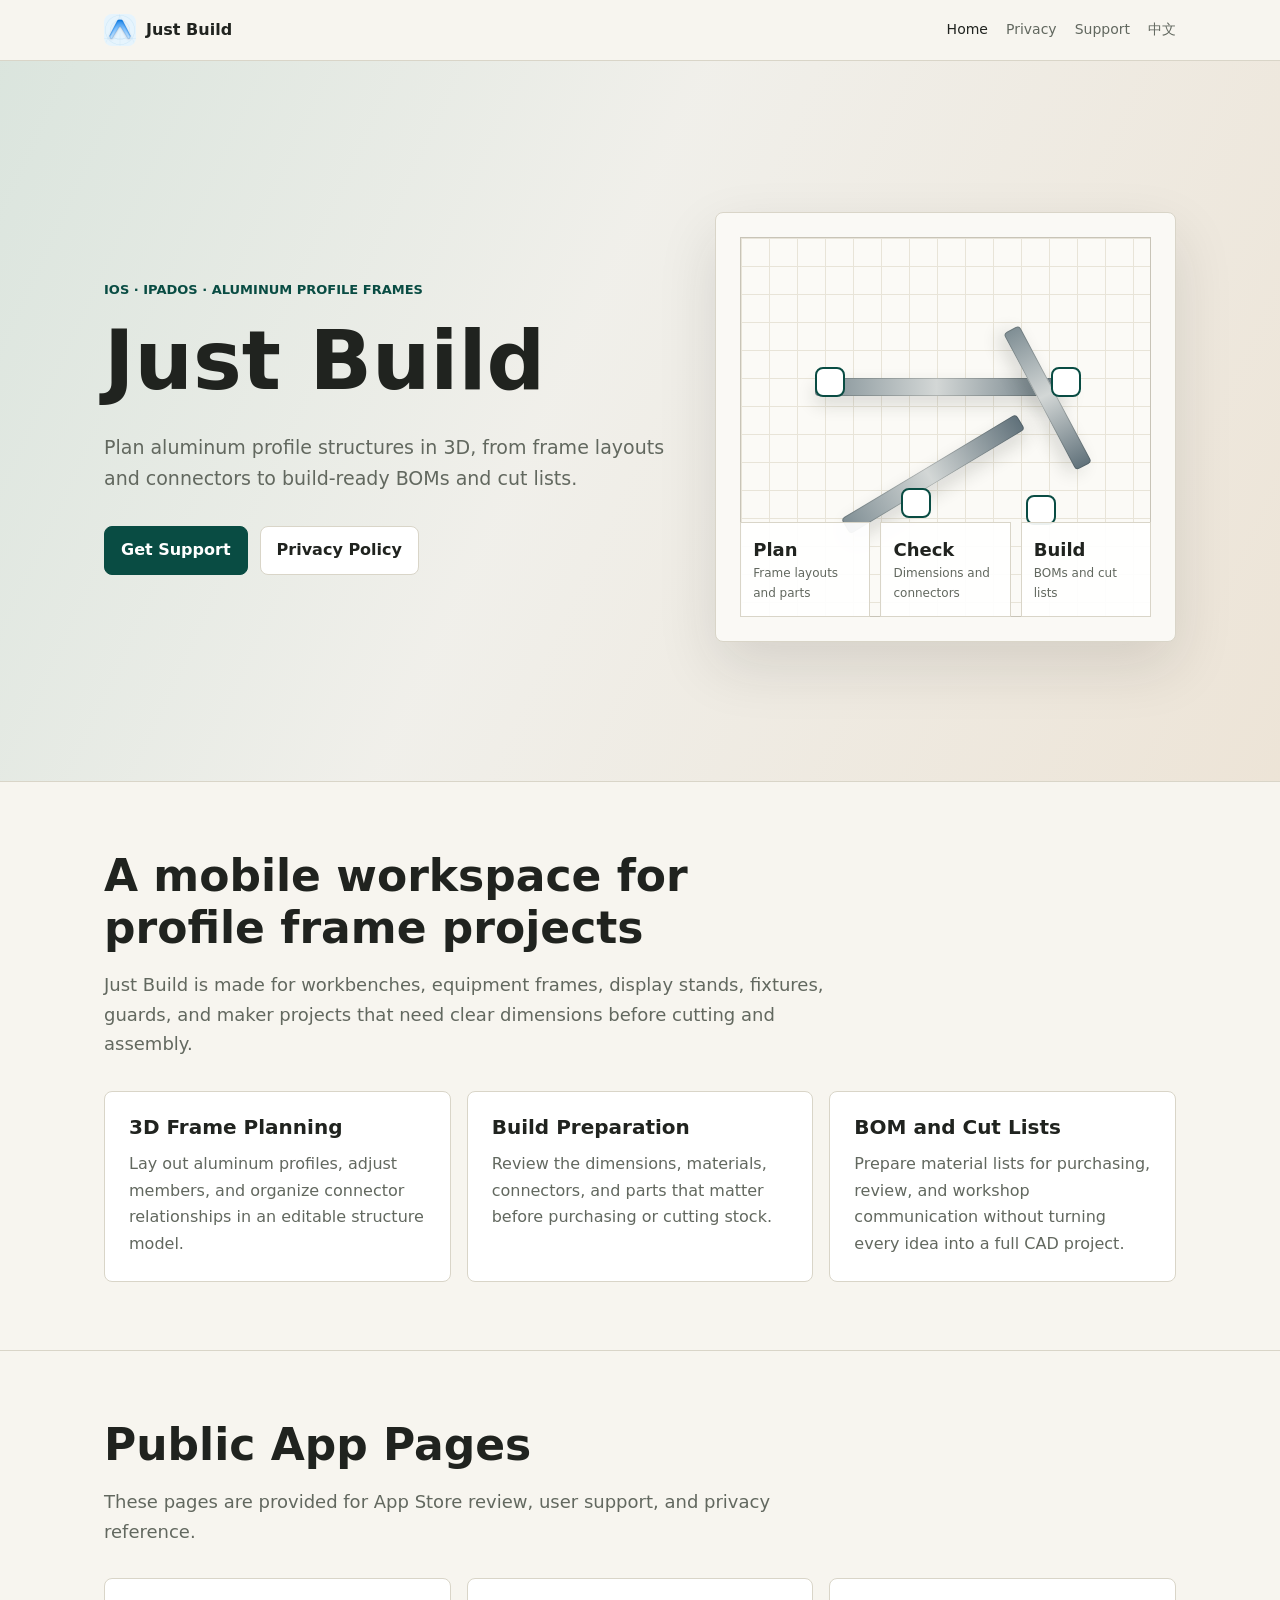
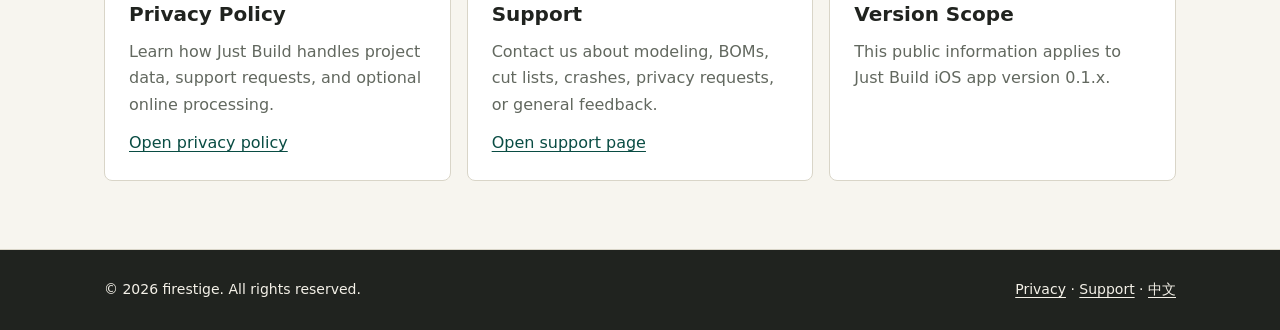
==== en/index.html @ f1c327c7 "feat(pages): add English app pages - Add English home, privacy, and support pages under /en - Add la" ====
<!doctype html>
<html lang="en">
  <head>
    <meta charset="utf-8">
    <meta name="viewport" content="width=device-width, initial-scale=1">
    <title>Just Build | 3D Frame Planner</title>
    <meta name="description" content="Just Build helps you plan aluminum profile structures in 3D, from frame layouts and connectors to build-ready BOMs and cut lists.">
    <link rel="icon" href="../assets/favicon.png">
    <link rel="apple-touch-icon" href="../assets/icon.png">
    <link rel="alternate" hreflang="zh-CN" href="https://firestige.github.io/just-build/">
    <link rel="alternate" hreflang="en" href="https://firestige.github.io/just-build/en/">
    <link rel="stylesheet" href="../styles.css">
  </head>
  <body>
    <header class="site-header">
      <nav class="nav" aria-label="Main navigation">
        <a class="brand" href="index.html" aria-current="page">
          <img src="../assets/icon.png" alt="Just Build app icon">
          <span>Just Build</span>
        </a>
        <div class="nav-links">
          <a href="index.html" aria-current="page">Home</a>
          <a href="privacy.html">Privacy</a>
          <a href="support.html">Support</a>
          <a href="../index.html">中文</a>
        </div>
      </nav>
    </header>

    <main>
      <section class="hero">
        <div class="hero-inner">
          <div>
            <p class="eyebrow">iOS · iPadOS · Aluminum Profile Frames</p>
            <h1>Just Build</h1>
            <p class="lead">Plan aluminum profile structures in 3D, from frame layouts and connectors to build-ready BOMs and cut lists.</p>
            <div class="hero-actions">
              <a class="button" href="support.html">Get Support</a>
              <a class="button secondary" href="privacy.html">Privacy Policy</a>
            </div>
          </div>
          <div class="product-panel" aria-label="Just Build frame planning workspace illustration">
            <div class="workspace-visual">
              <span class="member one"></span>
              <span class="member two"></span>
              <span class="member three"></span>
              <span class="node a"></span>
              <span class="node b"></span>
              <span class="node c"></span>
              <span class="node d"></span>
            </div>
            <div class="metric-strip" aria-label="Core workflow">
              <div class="metric"><strong>Plan</strong><span>Frame layouts and parts</span></div>
              <div class="metric"><strong>Check</strong><span>Dimensions and connectors</span></div>
              <div class="metric"><strong>Build</strong><span>BOMs and cut lists</span></div>
            </div>
          </div>
        </div>
      </section>

      <section class="section">
        <div class="section-inner">
          <div class="section-heading">
            <h2>A mobile workspace for profile frame projects</h2>
            <p>Just Build is made for workbenches, equipment frames, display stands, fixtures, guards, and maker projects that need clear dimensions before cutting and assembly.</p>
          </div>
          <div class="feature-grid">
            <article class="tile">
              <h3>3D Frame Planning</h3>
              <p>Lay out aluminum profiles, adjust members, and organize connector relationships in an editable structure model.</p>
            </article>
            <article class="tile">
              <h3>Build Preparation</h3>
              <p>Review the dimensions, materials, connectors, and parts that matter before purchasing or cutting stock.</p>
            </article>
            <article class="tile">
              <h3>BOM and Cut Lists</h3>
              <p>Prepare material lists for purchasing, review, and workshop communication without turning every idea into a full CAD project.</p>
            </article>
          </div>
        </div>
      </section>

      <section class="section">
        <div class="section-inner">
          <div class="section-heading">
            <h2>Public App Pages</h2>
            <p>These pages are provided for App Store review, user support, and privacy reference.</p>
          </div>
          <div class="support-grid">
            <article class="tile">
              <h3>Privacy Policy</h3>
              <p>Learn how Just Build handles project data, support requests, and optional online processing.</p>
              <p><a href="privacy.html">Open privacy policy</a></p>
            </article>
            <article class="tile">
              <h3>Support</h3>
              <p>Contact us about modeling, BOMs, cut lists, crashes, privacy requests, or general feedback.</p>
              <p><a href="support.html">Open support page</a></p>
            </article>
            <article class="tile">
              <h3>Version Scope</h3>
              <p>This public information applies to Just Build iOS app version 0.1.x.</p>
            </article>
          </div>
        </div>
      </section>
    </main>

    <footer class="footer">
      <div class="footer-inner">
        <span>© 2026 firestige. All rights reserved.</span>
        <span><a href="privacy.html">Privacy</a> · <a href="support.html">Support</a> · <a href="../index.html">中文</a></span>
      </div>
    </footer>
  </body>
</html>
---- styles.css ----
:root {
  color-scheme: light;
  --bg: #f7f5ef;
  --surface: #ffffff;
  --surface-soft: #f0eee7;
  --text: #20231f;
  --muted: #62685f;
  --line: #d9d5c8;
  --accent: #0d6f5f;
  --accent-strong: #094c43;
  --steel: #4e6675;
  --warning: #9a5a12;
  font-family: Inter, ui-sans-serif, system-ui, -apple-system, BlinkMacSystemFont, "Segoe UI", sans-serif;
}

* {
  box-sizing: border-box;
}

html {
  min-width: 320px;
  scroll-behavior: smooth;
}

body {
  margin: 0;
  background: var(--bg);
  color: var(--text);
  line-height: 1.65;
}

a {
  color: var(--accent-strong);
  text-decoration-thickness: 1px;
  text-underline-offset: 3px;
}

a:hover {
  color: var(--accent);
}

.site-header {
  position: sticky;
  top: 0;
  z-index: 10;
  border-bottom: 1px solid var(--line);
  background: rgba(247, 245, 239, 0.92);
  backdrop-filter: blur(16px);
}

.nav {
  display: flex;
  align-items: center;
  justify-content: space-between;
  gap: 24px;
  max-width: 1120px;
  margin: 0 auto;
  padding: 14px 24px;
}

.brand {
  display: inline-flex;
  align-items: center;
  gap: 10px;
  color: var(--text);
  font-weight: 700;
  text-decoration: none;
}

.brand img {
  width: 32px;
  height: 32px;
  border-radius: 8px;
}

.nav-links {
  display: flex;
  align-items: center;
  gap: 18px;
  font-size: 14px;
}

.nav-links a {
  color: var(--muted);
  text-decoration: none;
}

.nav-links a[aria-current="page"],
.nav-links a:hover {
  color: var(--text);
}

.hero {
  border-bottom: 1px solid var(--line);
  background:
    linear-gradient(115deg, rgba(13, 111, 95, 0.12), rgba(78, 102, 117, 0.04) 44%, rgba(154, 90, 18, 0.11)),
    var(--bg);
}

.hero-inner {
  display: grid;
  grid-template-columns: minmax(0, 1.1fr) minmax(280px, 0.9fr);
  gap: 48px;
  align-items: center;
  max-width: 1120px;
  min-height: min(720px, calc(100vh - 61px));
  margin: 0 auto;
  padding: 76px 24px 64px;
}

.eyebrow {
  margin: 0 0 12px;
  color: var(--accent-strong);
  font-size: 13px;
  font-weight: 700;
  letter-spacing: 0;
  text-transform: uppercase;
}

h1,
h2,
h3 {
  margin: 0;
  line-height: 1.18;
  letter-spacing: 0;
}

h1 {
  max-width: 680px;
  font-size: clamp(42px, 7vw, 82px);
}

h2 {
  font-size: clamp(28px, 4vw, 44px);
}

h3 {
  font-size: 20px;
}

.lead {
  max-width: 680px;
  margin: 22px 0 0;
  color: var(--muted);
  font-size: 19px;
}

.hero-actions {
  display: flex;
  flex-wrap: wrap;
  gap: 12px;
  margin-top: 32px;
}

.button {
  display: inline-flex;
  align-items: center;
  justify-content: center;
  min-height: 44px;
  padding: 10px 16px;
  border: 1px solid var(--accent-strong);
  border-radius: 8px;
  background: var(--accent-strong);
  color: #ffffff;
  font-weight: 700;
  text-decoration: none;
}

.button.secondary {
  border-color: var(--line);
  background: var(--surface);
  color: var(--text);
}

.product-panel {
  position: relative;
  min-height: 430px;
  overflow: hidden;
  border: 1px solid var(--line);
  border-radius: 8px;
  background: #faf9f5;
  box-shadow: 0 24px 60px rgba(32, 35, 31, 0.12);
}

.workspace-visual {
  position: absolute;
  inset: 24px;
  border: 1px solid #c8c4b7;
  background:
    linear-gradient(#e8e4d8 1px, transparent 1px),
    linear-gradient(90deg, #e8e4d8 1px, transparent 1px),
    #fbfaf6;
  background-size: 28px 28px;
}

.member {
  position: absolute;
  height: 18px;
  border-radius: 4px;
  background: linear-gradient(90deg, #7f8e94, #d3d7d6 48%, #60717a);
  box-shadow: inset 0 0 0 1px rgba(32, 35, 31, 0.2), 0 8px 18px rgba(32, 35, 31, 0.16);
  transform-origin: center;
}

.member.one {
  left: 18%;
  top: 37%;
  width: 62%;
}

.member.two {
  left: 22%;
  top: 60%;
  width: 50%;
  transform: rotate(-31deg);
}

.member.three {
  left: 56%;
  top: 40%;
  width: 38%;
  transform: rotate(62deg);
}

.node {
  position: absolute;
  width: 30px;
  height: 30px;
  border: 2px solid var(--accent-strong);
  border-radius: 8px;
  background: #ffffff;
}

.node.a { left: 18%; top: 34%; }
.node.b { right: 17%; top: 34%; }
.node.c { left: 39%; bottom: 26%; }
.node.d { right: 23%; bottom: 24%; }

.metric-strip {
  position: absolute;
  right: 24px;
  bottom: 24px;
  left: 24px;
  display: grid;
  grid-template-columns: repeat(3, 1fr);
  gap: 10px;
}

.metric {
  min-height: 74px;
  padding: 12px;
  border: 1px solid var(--line);
  background: rgba(255, 255, 255, 0.92);
}

.metric strong {
  display: block;
  font-size: 18px;
}

.metric span {
  display: block;
  color: var(--muted);
  font-size: 12px;
}

.section {
  border-bottom: 1px solid var(--line);
}

.section-inner {
  max-width: 1120px;
  margin: 0 auto;
  padding: 68px 24px;
}

.section-heading {
  max-width: 740px;
}

.section-heading p {
  margin: 16px 0 0;
  color: var(--muted);
  font-size: 18px;
}

.feature-grid,
.support-grid,
.policy-grid {
  display: grid;
  grid-template-columns: repeat(3, minmax(0, 1fr));
  gap: 16px;
  margin-top: 32px;
}

.tile {
  min-height: 190px;
  padding: 24px;
  border: 1px solid var(--line);
  border-radius: 8px;
  background: var(--surface);
}

.tile p,
.content p,
.content li {
  color: var(--muted);
}

.tile p {
  margin: 12px 0 0;
}

.content {
  max-width: 860px;
}

.content h2 {
  margin-top: 44px;
  font-size: 28px;
}

.content h2:first-child {
  margin-top: 0;
}

.content p,
.content ul,
.content ol {
  margin: 14px 0 0;
}

.content ul,
.content ol {
  padding-left: 22px;
}

.meta-box {
  margin-top: 24px;
  padding: 18px 20px;
  border-left: 4px solid var(--accent-strong);
  background: var(--surface);
  color: var(--muted);
}

.template-box {
  margin-top: 24px;
  overflow: auto;
  padding: 18px 20px;
  border: 1px solid var(--line);
  border-radius: 8px;
  background: var(--surface);
}

.template-box pre {
  margin: 0;
  white-space: pre-wrap;
  color: var(--text);
  font-family: ui-monospace, SFMono-Regular, Menlo, Monaco, Consolas, "Liberation Mono", monospace;
  font-size: 14px;
  line-height: 1.55;
}

.template-box code {
  color: inherit;
}

.footer {
  background: #20231f;
  color: #f4f1e8;
}

.footer-inner {
  display: flex;
  align-items: center;
  justify-content: space-between;
  gap: 24px;
  max-width: 1120px;
  margin: 0 auto;
  padding: 28px 24px;
  font-size: 14px;
}

.footer a {
  color: #f4f1e8;
}

@media (max-width: 840px) {
  .nav {
    align-items: flex-start;
    flex-direction: column;
    gap: 12px;
  }

  .nav-links {
    width: 100%;
    justify-content: space-between;
  }

  .hero-inner {
    grid-template-columns: 1fr;
    min-height: auto;
    padding-top: 48px;
  }

  .product-panel {
    min-height: 360px;
  }

  .feature-grid,
  .support-grid,
  .policy-grid {
    grid-template-columns: 1fr;
  }

  .footer-inner {
    align-items: flex-start;
    flex-direction: column;
  }
}

@media (max-width: 520px) {
  h1 {
    font-size: 40px;
  }

  .nav-links {
    flex-wrap: wrap;
    justify-content: flex-start;
  }

  .hero-actions {
    flex-direction: column;
  }

  .button {
    width: 100%;
  }

  .metric-strip {
    grid-template-columns: 1fr;
  }

  .metric {
    min-height: 58px;
  }
}
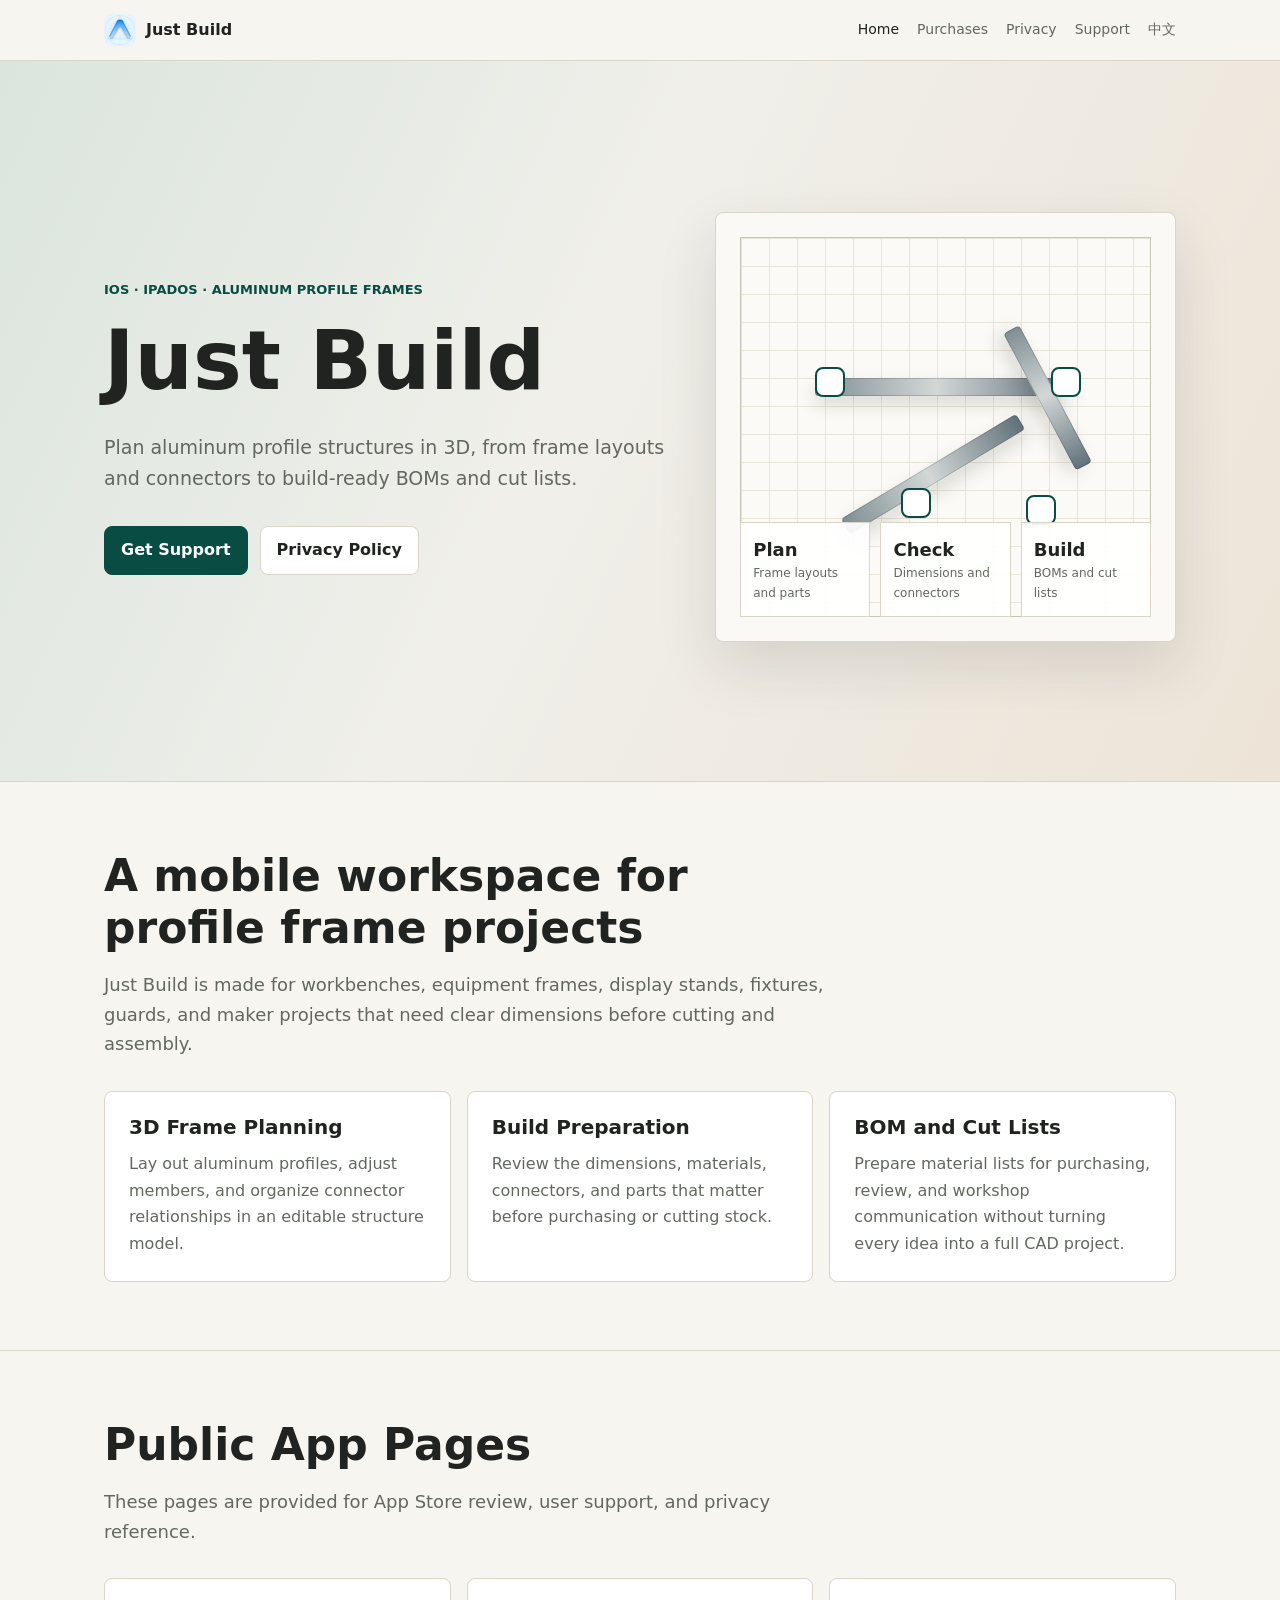
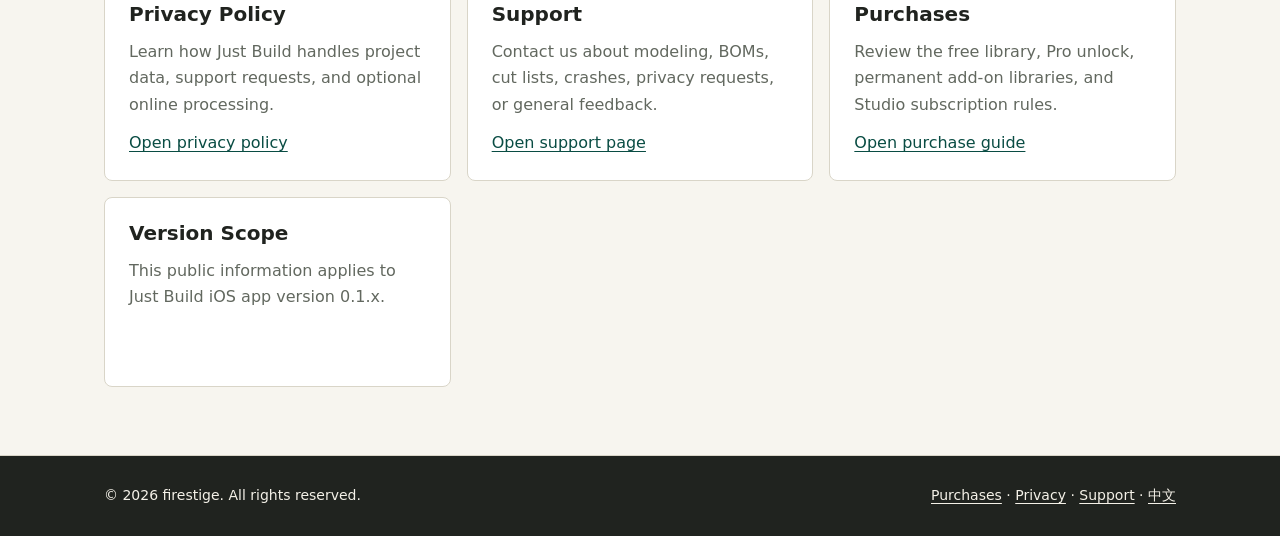
==== commit 2582a276: "feat(pages): document purchases and subscription rules - Add Chinese and English purchases pages for" ====
--- a/en/index.html
+++ b/en/index.html
@@ -20,6 +20,7 @@
         </a>
         <div class="nav-links">
           <a href="index.html" aria-current="page">Home</a>
+          <a href="purchases.html">Purchases</a>
           <a href="privacy.html">Privacy</a>
           <a href="support.html">Support</a>
           <a href="../index.html">中文</a>
@@ -99,6 +100,11 @@
               <p><a href="support.html">Open support page</a></p>
             </article>
             <article class="tile">
+              <h3>Purchases</h3>
+              <p>Review the free library, Pro unlock, permanent add-on libraries, and Studio subscription rules.</p>
+              <p><a href="purchases.html">Open purchase guide</a></p>
+            </article>
+            <article class="tile">
               <h3>Version Scope</h3>
               <p>This public information applies to Just Build iOS app version 0.1.x.</p>
             </article>
@@ -110,7 +116,7 @@
     <footer class="footer">
       <div class="footer-inner">
         <span>© 2026 firestige. All rights reserved.</span>
-        <span><a href="privacy.html">Privacy</a> · <a href="support.html">Support</a> · <a href="../index.html">中文</a></span>
+        <span><a href="purchases.html">Purchases</a> · <a href="privacy.html">Privacy</a> · <a href="support.html">Support</a> · <a href="../index.html">中文</a></span>
       </div>
     </footer>
   </body>
--- a/styles.css
+++ b/styles.css
@@ -286,11 +286,16 @@
 
 .feature-grid,
 .support-grid,
-.policy-grid {
+.policy-grid,
+.plan-grid {
   display: grid;
   grid-template-columns: repeat(3, minmax(0, 1fr));
   gap: 16px;
   margin-top: 32px;
+}
+
+.plan-grid {
+  grid-template-columns: repeat(4, minmax(0, 1fr));
 }
 
 .tile {
@@ -363,6 +368,39 @@
 
 .template-box code {
   color: inherit;
+}
+
+.comparison-table {
+  width: 100%;
+  margin-top: 24px;
+  border-collapse: collapse;
+  overflow: hidden;
+  border: 1px solid var(--line);
+  border-radius: 8px;
+  background: var(--surface);
+  font-size: 14px;
+}
+
+.comparison-table th,
+.comparison-table td {
+  padding: 14px 16px;
+  border-bottom: 1px solid var(--line);
+  text-align: left;
+  vertical-align: top;
+}
+
+.comparison-table th {
+  color: var(--text);
+  background: var(--surface-soft);
+}
+
+.comparison-table td {
+  color: var(--muted);
+}
+
+.comparison-table tr:last-child th,
+.comparison-table tr:last-child td {
+  border-bottom: 0;
 }
 
 .footer {
@@ -409,8 +447,14 @@
 
   .feature-grid,
   .support-grid,
-  .policy-grid {
+  .policy-grid,
+  .plan-grid {
     grid-template-columns: 1fr;
+  }
+
+  .comparison-table {
+    display: block;
+    overflow-x: auto;
   }
 
   .footer-inner {
